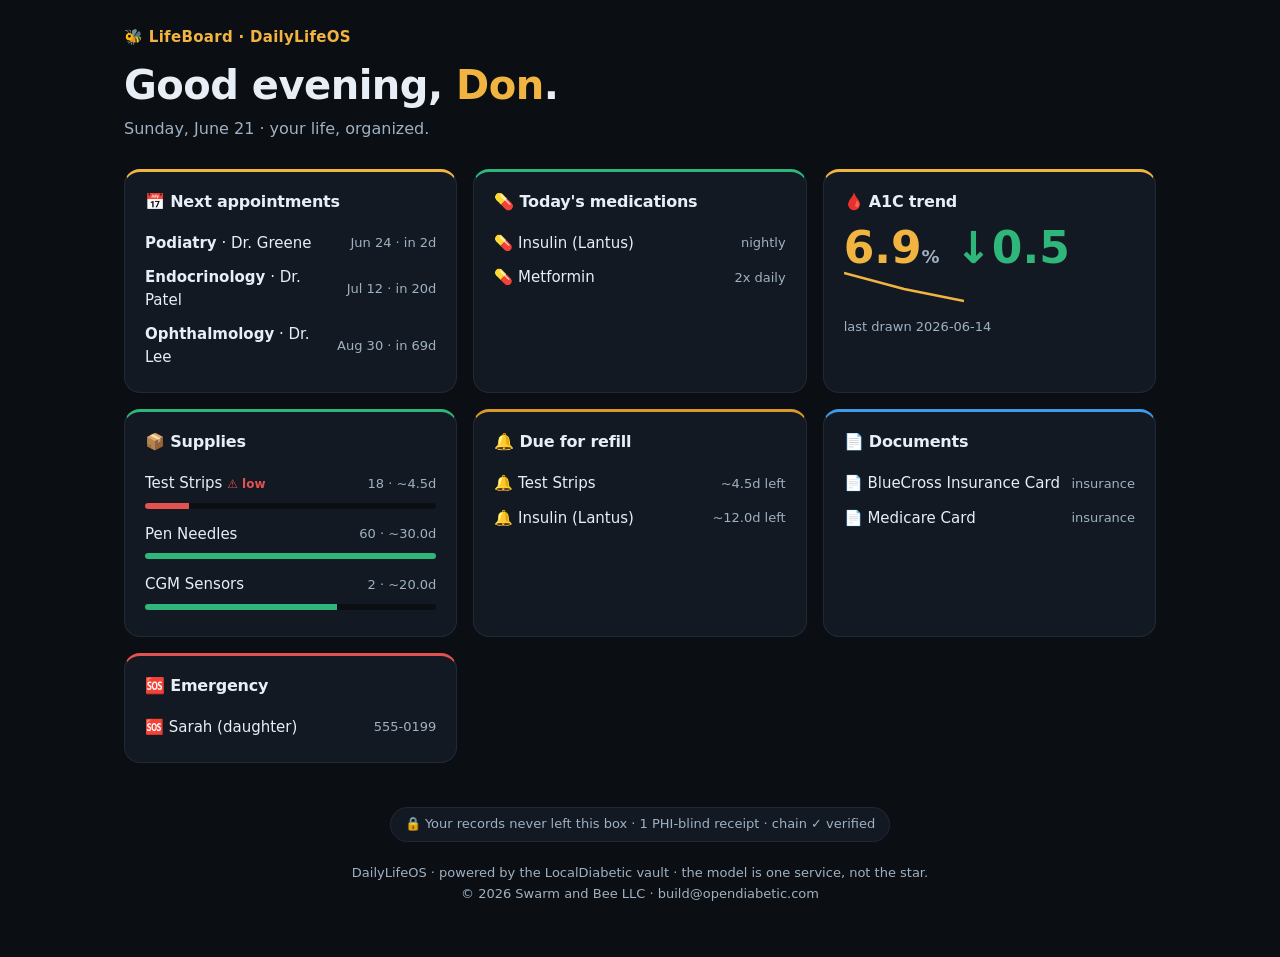
==== lifeboard.html @ 544e3af4 "L1+L2 LIVE + the LifeBoard: typed SQLite vault (core/vault.py) · deterministic retrieval — the disap" ====
<!doctype html><html lang="en"><head><meta charset="utf-8">
<meta name="viewport" content="width=device-width, initial-scale=1">
<title>LifeBoard · Don · DailyLifeOS</title>
<style>
*{box-sizing:border-box}
body{margin:0;background:#0B0F14;color:#E8EEF5;font:16px/1.5 Inter,system-ui,-apple-system,Segoe UI,Roboto,sans-serif;-webkit-font-smoothing:antialiased}
.top{padding:26px 24px 6px;max-width:1080px;margin:0 auto}
.brand{color:#F2B441;font-weight:800;letter-spacing:.3px;font-size:15px}
h1{margin:6px 0 2px;font-size:clamp(26px,5vw,40px);font-weight:800;letter-spacing:-.5px}
h1 span{color:#F2B441}
.date{color:#9fb1c2;margin:0 0 14px}
.grid{max-width:1080px;margin:0 auto;padding:8px 24px 30px;display:grid;
  grid-template-columns:repeat(auto-fill,minmax(300px,1fr));gap:16px}
.card{background:#121922;border:1px solid #1F2A36;border-radius:16px;padding:18px 20px}
.card h3{margin:0 0 12px;font-size:16px;letter-spacing:-.2px}
.row{display:flex;justify-content:space-between;align-items:center;gap:10px;padding:6px 0;font-size:15px}
.row .when{color:#9fb1c2;font-size:13px;white-space:nowrap}
.warn{color:#E2524F;font-size:12px;font-weight:700}
.big{font-size:44px;font-weight:800;color:#F2B441;line-height:1}
.big small{font-size:18px;color:#9fb1c2;font-weight:600}
.sub{color:#9fb1c2;font-size:13px;margin:6px 0 0}
.empty{color:#9fb1c2;font-size:14px;margin:4px 0}
.bar{height:6px;background:#0B0F14;border-radius:6px;overflow:hidden;margin:2px 0 8px}
.bar i{display:block;height:100%}
.foot{max-width:1080px;margin:0 auto;padding:6px 24px 40px;color:#9fb1c2;font-size:13px;text-align:center;line-height:1.6}
.foot b{color:#2FB67A}
.lock{display:inline-block;background:#121922;border:1px solid #1F2A36;border-radius:999px;padding:6px 14px;margin:8px 0}
</style></head><body>
<div class="top">
  <div class="brand">🐝 LifeBoard · DailyLifeOS</div>
  <h1>Good evening, <span>Don</span>.</h1>
  <p class="date">Sunday, June 21 · your life, organized.</p>
</div>
<div class="grid"><div class="card" style="border-top:3px solid #F2B441"><h3>📅 Next appointments</h3><div class="row"><span><b>Podiatry</b> · Dr. Greene</span><span class="when">Jun 24 · in 2d</span></div><div class="row"><span><b>Endocrinology</b> · Dr. Patel</span><span class="when">Jul 12 · in 20d</span></div><div class="row"><span><b>Ophthalmology</b> · Dr. Lee</span><span class="when">Aug 30 · in 69d</span></div></div><div class="card" style="border-top:3px solid #2FB67A"><h3>💊 Today's medications</h3><div class="row"><span>💊 Insulin (Lantus)</span><span class="when">nightly</span></div><div class="row"><span>💊 Metformin</span><span class="when">2x daily</span></div></div><div class="card" style="border-top:3px solid #F2B441"><h3>🩸 A1C trend</h3><div class="big">6.9<small>%</small> <span style="color:#2FB67A">↓0.5</span></div><svg width="120" height="34" viewBox="0 0 120 34"><polyline fill="none" stroke="#F2B441" stroke-width="2.5" points="0,3 60,19 120,31"/></svg><p class="sub">last drawn 2026-06-14</p></div><div class="card" style="border-top:3px solid #2FB67A"><h3>📦 Supplies</h3><div class="row"><span>Test Strips <span class="warn">⚠️ low</span></span><span class="when">18 · ~4.5d</span></div><div class="bar"><i style="width:15%;background:#E2524F"></i></div><div class="row"><span>Pen Needles</span><span class="when">60 · ~30.0d</span></div><div class="bar"><i style="width:100%;background:#2FB67A"></i></div><div class="row"><span>CGM Sensors</span><span class="when">2 · ~20.0d</span></div><div class="bar"><i style="width:66%;background:#2FB67A"></i></div></div><div class="card" style="border-top:3px solid #D99A2B"><h3>🔔 Due for refill</h3><div class="row"><span>🔔 Test Strips</span><span class="when">~4.5d left</span></div><div class="row"><span>🔔 Insulin (Lantus)</span><span class="when">~12.0d left</span></div></div><div class="card" style="border-top:3px solid #3D9BE9"><h3>📄 Documents</h3><div class="row"><span>📄 BlueCross Insurance Card</span><span class="when">insurance</span></div><div class="row"><span>📄 Medicare Card</span><span class="when">insurance</span></div></div><div class="card" style="border-top:3px solid #E2524F"><h3>🆘 Emergency</h3><div class="row"><span>🆘 Sarah (daughter)</span><span class="when">555-0199</span></div></div></div>
<div class="foot">
  <div class="lock">🔒 Your records never left this box · 1 PHI-blind receipt · chain ✓ verified</div>
  <p>DailyLifeOS · powered by the LocalDiabetic vault · the model is one service, not the star.<br>
  © 2026 Swarm and Bee LLC · build@opendiabetic.com</p>
</div>
</body></html>
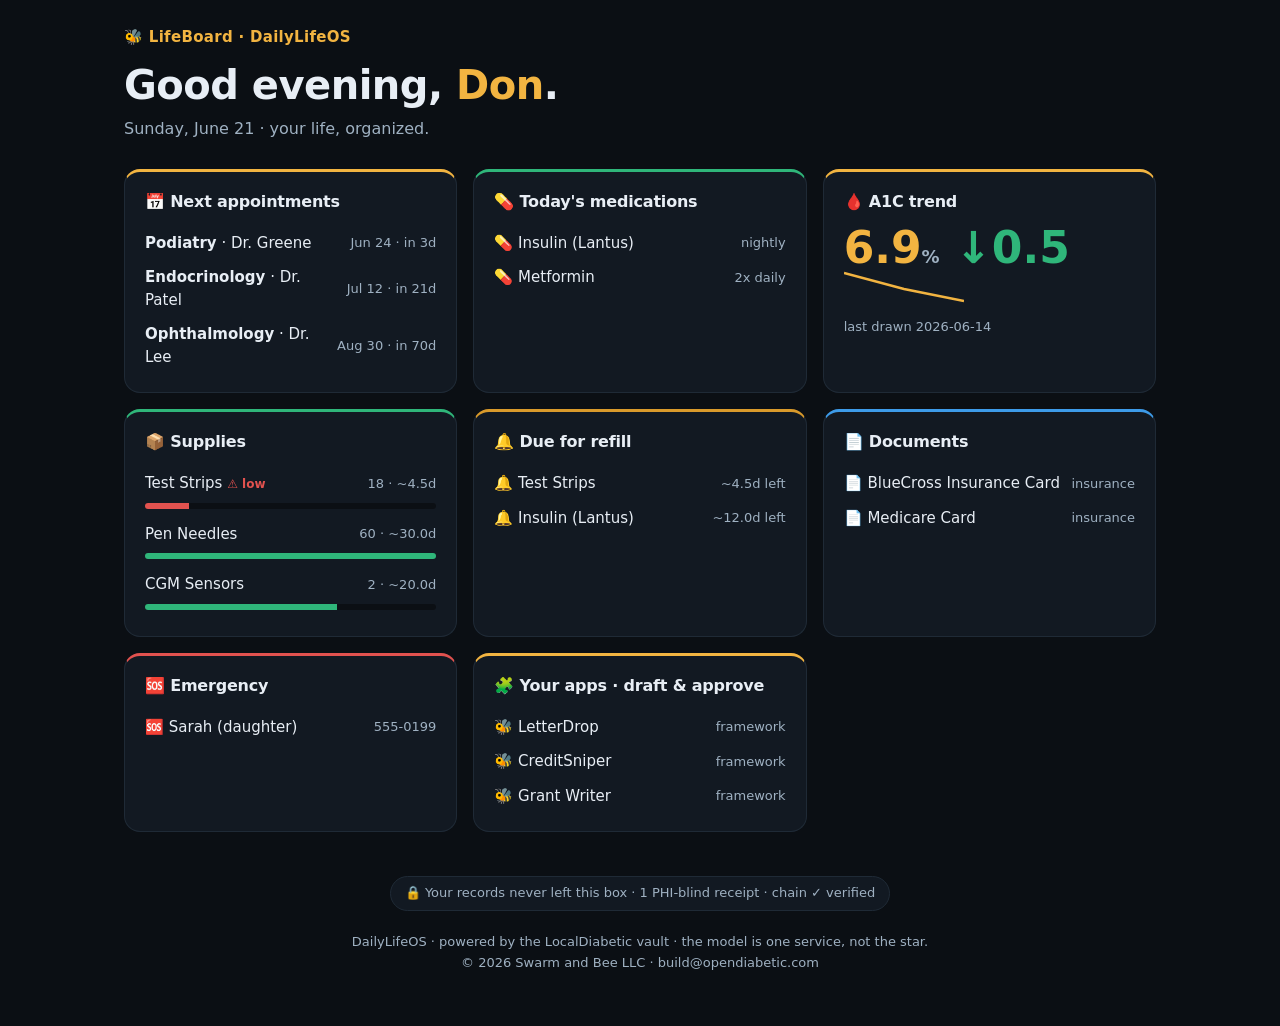
==== commit 88bfcc03: "Layer 3 skills (apps on the OS): pluggable Skill framework (core/skills.py) + LetterDrop, CreditSnip" ====
--- a/lifeboard.html
+++ b/lifeboard.html
@@ -31,7 +31,7 @@
   <h1>Good evening, <span>Don</span>.</h1>
   <p class="date">Sunday, June 21 · your life, organized.</p>
 </div>
-<div class="grid"><div class="card" style="border-top:3px solid #F2B441"><h3>📅 Next appointments</h3><div class="row"><span><b>Podiatry</b> · Dr. Greene</span><span class="when">Jun 24 · in 2d</span></div><div class="row"><span><b>Endocrinology</b> · Dr. Patel</span><span class="when">Jul 12 · in 20d</span></div><div class="row"><span><b>Ophthalmology</b> · Dr. Lee</span><span class="when">Aug 30 · in 69d</span></div></div><div class="card" style="border-top:3px solid #2FB67A"><h3>💊 Today's medications</h3><div class="row"><span>💊 Insulin (Lantus)</span><span class="when">nightly</span></div><div class="row"><span>💊 Metformin</span><span class="when">2x daily</span></div></div><div class="card" style="border-top:3px solid #F2B441"><h3>🩸 A1C trend</h3><div class="big">6.9<small>%</small> <span style="color:#2FB67A">↓0.5</span></div><svg width="120" height="34" viewBox="0 0 120 34"><polyline fill="none" stroke="#F2B441" stroke-width="2.5" points="0,3 60,19 120,31"/></svg><p class="sub">last drawn 2026-06-14</p></div><div class="card" style="border-top:3px solid #2FB67A"><h3>📦 Supplies</h3><div class="row"><span>Test Strips <span class="warn">⚠️ low</span></span><span class="when">18 · ~4.5d</span></div><div class="bar"><i style="width:15%;background:#E2524F"></i></div><div class="row"><span>Pen Needles</span><span class="when">60 · ~30.0d</span></div><div class="bar"><i style="width:100%;background:#2FB67A"></i></div><div class="row"><span>CGM Sensors</span><span class="when">2 · ~20.0d</span></div><div class="bar"><i style="width:66%;background:#2FB67A"></i></div></div><div class="card" style="border-top:3px solid #D99A2B"><h3>🔔 Due for refill</h3><div class="row"><span>🔔 Test Strips</span><span class="when">~4.5d left</span></div><div class="row"><span>🔔 Insulin (Lantus)</span><span class="when">~12.0d left</span></div></div><div class="card" style="border-top:3px solid #3D9BE9"><h3>📄 Documents</h3><div class="row"><span>📄 BlueCross Insurance Card</span><span class="when">insurance</span></div><div class="row"><span>📄 Medicare Card</span><span class="when">insurance</span></div></div><div class="card" style="border-top:3px solid #E2524F"><h3>🆘 Emergency</h3><div class="row"><span>🆘 Sarah (daughter)</span><span class="when">555-0199</span></div></div></div>
+<div class="grid"><div class="card" style="border-top:3px solid #F2B441"><h3>📅 Next appointments</h3><div class="row"><span><b>Podiatry</b> · Dr. Greene</span><span class="when">Jun 24 · in 3d</span></div><div class="row"><span><b>Endocrinology</b> · Dr. Patel</span><span class="when">Jul 12 · in 21d</span></div><div class="row"><span><b>Ophthalmology</b> · Dr. Lee</span><span class="when">Aug 30 · in 70d</span></div></div><div class="card" style="border-top:3px solid #2FB67A"><h3>💊 Today's medications</h3><div class="row"><span>💊 Insulin (Lantus)</span><span class="when">nightly</span></div><div class="row"><span>💊 Metformin</span><span class="when">2x daily</span></div></div><div class="card" style="border-top:3px solid #F2B441"><h3>🩸 A1C trend</h3><div class="big">6.9<small>%</small> <span style="color:#2FB67A">↓0.5</span></div><svg width="120" height="34" viewBox="0 0 120 34"><polyline fill="none" stroke="#F2B441" stroke-width="2.5" points="0,3 60,19 120,31"/></svg><p class="sub">last drawn 2026-06-14</p></div><div class="card" style="border-top:3px solid #2FB67A"><h3>📦 Supplies</h3><div class="row"><span>Test Strips <span class="warn">⚠️ low</span></span><span class="when">18 · ~4.5d</span></div><div class="bar"><i style="width:15%;background:#E2524F"></i></div><div class="row"><span>Pen Needles</span><span class="when">60 · ~30.0d</span></div><div class="bar"><i style="width:100%;background:#2FB67A"></i></div><div class="row"><span>CGM Sensors</span><span class="when">2 · ~20.0d</span></div><div class="bar"><i style="width:66%;background:#2FB67A"></i></div></div><div class="card" style="border-top:3px solid #D99A2B"><h3>🔔 Due for refill</h3><div class="row"><span>🔔 Test Strips</span><span class="when">~4.5d left</span></div><div class="row"><span>🔔 Insulin (Lantus)</span><span class="when">~12.0d left</span></div></div><div class="card" style="border-top:3px solid #3D9BE9"><h3>📄 Documents</h3><div class="row"><span>📄 BlueCross Insurance Card</span><span class="when">insurance</span></div><div class="row"><span>📄 Medicare Card</span><span class="when">insurance</span></div></div><div class="card" style="border-top:3px solid #E2524F"><h3>🆘 Emergency</h3><div class="row"><span>🆘 Sarah (daughter)</span><span class="when">555-0199</span></div></div><div class="card" style="border-top:3px solid #F2B441"><h3>🧩 Your apps · draft &amp; approve</h3><div class="row"><span>🐝 LetterDrop</span><span class="when">framework</span></div><div class="row"><span>🐝 CreditSniper</span><span class="when">framework</span></div><div class="row"><span>🐝 Grant Writer</span><span class="when">framework</span></div></div></div>
 <div class="foot">
   <div class="lock">🔒 Your records never left this box · 1 PHI-blind receipt · chain ✓ verified</div>
   <p>DailyLifeOS · powered by the LocalDiabetic vault · the model is one service, not the star.<br>
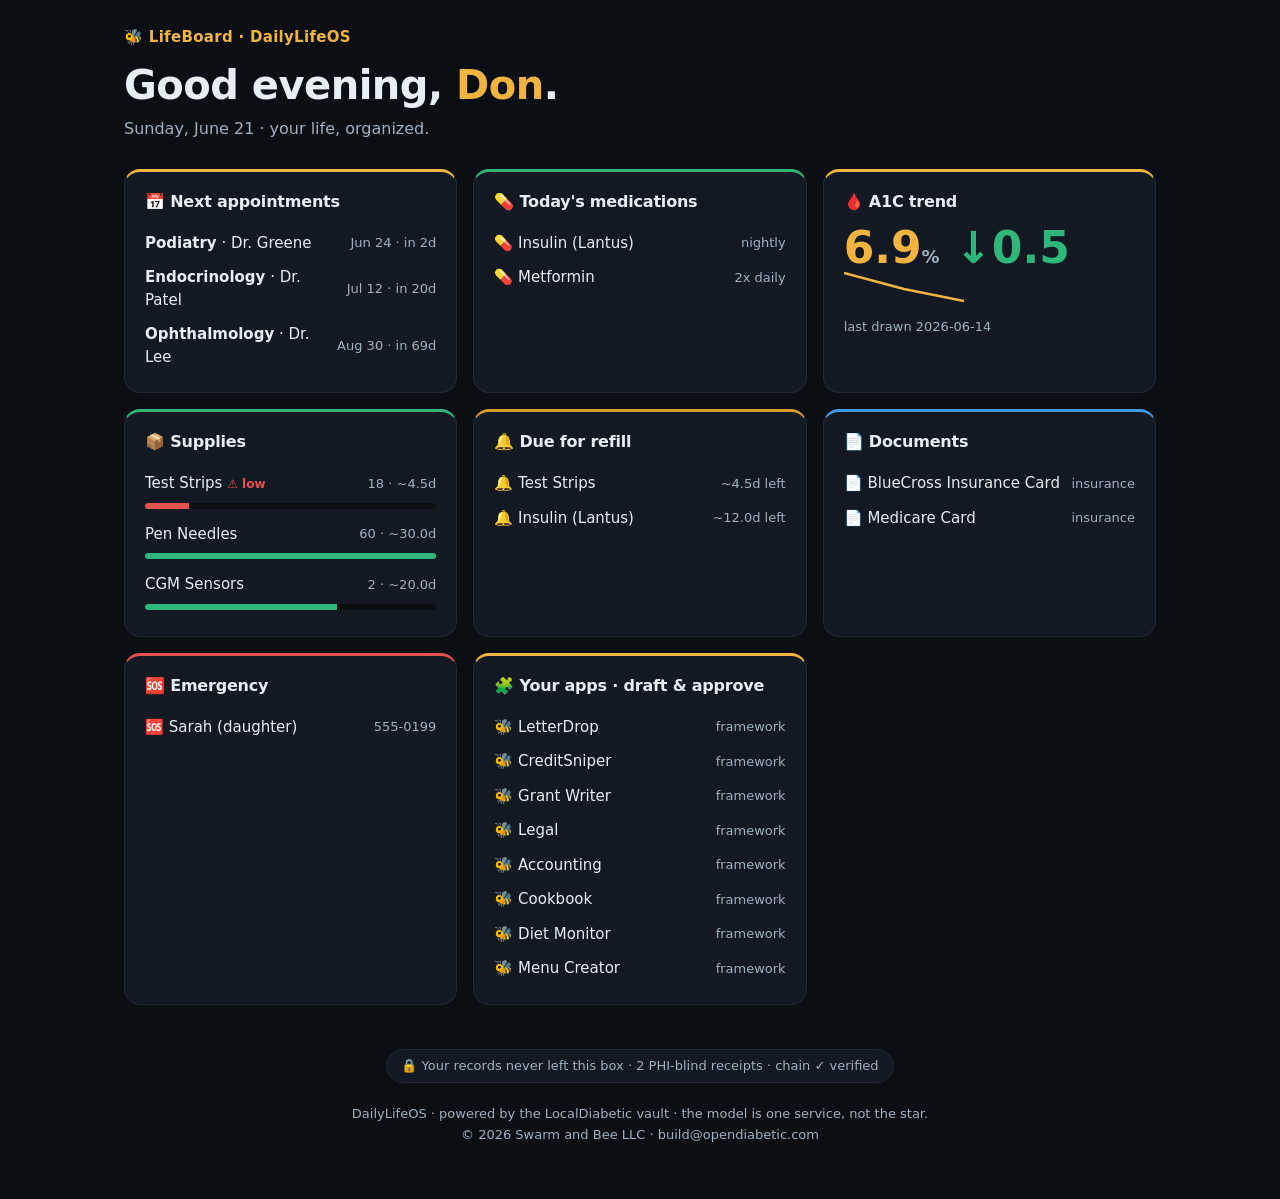
==== commit b506472c: "Skills: +Legal, +Accounting, +Cookbook, +Diet Monitor, +Menu Creator (8 apps total). Food trio is fi" ====
--- a/lifeboard.html
+++ b/lifeboard.html
@@ -31,9 +31,9 @@
   <h1>Good evening, <span>Don</span>.</h1>
   <p class="date">Sunday, June 21 · your life, organized.</p>
 </div>
-<div class="grid"><div class="card" style="border-top:3px solid #F2B441"><h3>📅 Next appointments</h3><div class="row"><span><b>Podiatry</b> · Dr. Greene</span><span class="when">Jun 24 · in 3d</span></div><div class="row"><span><b>Endocrinology</b> · Dr. Patel</span><span class="when">Jul 12 · in 21d</span></div><div class="row"><span><b>Ophthalmology</b> · Dr. Lee</span><span class="when">Aug 30 · in 70d</span></div></div><div class="card" style="border-top:3px solid #2FB67A"><h3>💊 Today's medications</h3><div class="row"><span>💊 Insulin (Lantus)</span><span class="when">nightly</span></div><div class="row"><span>💊 Metformin</span><span class="when">2x daily</span></div></div><div class="card" style="border-top:3px solid #F2B441"><h3>🩸 A1C trend</h3><div class="big">6.9<small>%</small> <span style="color:#2FB67A">↓0.5</span></div><svg width="120" height="34" viewBox="0 0 120 34"><polyline fill="none" stroke="#F2B441" stroke-width="2.5" points="0,3 60,19 120,31"/></svg><p class="sub">last drawn 2026-06-14</p></div><div class="card" style="border-top:3px solid #2FB67A"><h3>📦 Supplies</h3><div class="row"><span>Test Strips <span class="warn">⚠️ low</span></span><span class="when">18 · ~4.5d</span></div><div class="bar"><i style="width:15%;background:#E2524F"></i></div><div class="row"><span>Pen Needles</span><span class="when">60 · ~30.0d</span></div><div class="bar"><i style="width:100%;background:#2FB67A"></i></div><div class="row"><span>CGM Sensors</span><span class="when">2 · ~20.0d</span></div><div class="bar"><i style="width:66%;background:#2FB67A"></i></div></div><div class="card" style="border-top:3px solid #D99A2B"><h3>🔔 Due for refill</h3><div class="row"><span>🔔 Test Strips</span><span class="when">~4.5d left</span></div><div class="row"><span>🔔 Insulin (Lantus)</span><span class="when">~12.0d left</span></div></div><div class="card" style="border-top:3px solid #3D9BE9"><h3>📄 Documents</h3><div class="row"><span>📄 BlueCross Insurance Card</span><span class="when">insurance</span></div><div class="row"><span>📄 Medicare Card</span><span class="when">insurance</span></div></div><div class="card" style="border-top:3px solid #E2524F"><h3>🆘 Emergency</h3><div class="row"><span>🆘 Sarah (daughter)</span><span class="when">555-0199</span></div></div><div class="card" style="border-top:3px solid #F2B441"><h3>🧩 Your apps · draft &amp; approve</h3><div class="row"><span>🐝 LetterDrop</span><span class="when">framework</span></div><div class="row"><span>🐝 CreditSniper</span><span class="when">framework</span></div><div class="row"><span>🐝 Grant Writer</span><span class="when">framework</span></div></div></div>
+<div class="grid"><div class="card" style="border-top:3px solid #F2B441"><h3>📅 Next appointments</h3><div class="row"><span><b>Podiatry</b> · Dr. Greene</span><span class="when">Jun 24 · in 2d</span></div><div class="row"><span><b>Endocrinology</b> · Dr. Patel</span><span class="when">Jul 12 · in 20d</span></div><div class="row"><span><b>Ophthalmology</b> · Dr. Lee</span><span class="when">Aug 30 · in 69d</span></div></div><div class="card" style="border-top:3px solid #2FB67A"><h3>💊 Today's medications</h3><div class="row"><span>💊 Insulin (Lantus)</span><span class="when">nightly</span></div><div class="row"><span>💊 Metformin</span><span class="when">2x daily</span></div></div><div class="card" style="border-top:3px solid #F2B441"><h3>🩸 A1C trend</h3><div class="big">6.9<small>%</small> <span style="color:#2FB67A">↓0.5</span></div><svg width="120" height="34" viewBox="0 0 120 34"><polyline fill="none" stroke="#F2B441" stroke-width="2.5" points="0,3 60,19 120,31"/></svg><p class="sub">last drawn 2026-06-14</p></div><div class="card" style="border-top:3px solid #2FB67A"><h3>📦 Supplies</h3><div class="row"><span>Test Strips <span class="warn">⚠️ low</span></span><span class="when">18 · ~4.5d</span></div><div class="bar"><i style="width:15%;background:#E2524F"></i></div><div class="row"><span>Pen Needles</span><span class="when">60 · ~30.0d</span></div><div class="bar"><i style="width:100%;background:#2FB67A"></i></div><div class="row"><span>CGM Sensors</span><span class="when">2 · ~20.0d</span></div><div class="bar"><i style="width:66%;background:#2FB67A"></i></div></div><div class="card" style="border-top:3px solid #D99A2B"><h3>🔔 Due for refill</h3><div class="row"><span>🔔 Test Strips</span><span class="when">~4.5d left</span></div><div class="row"><span>🔔 Insulin (Lantus)</span><span class="when">~12.0d left</span></div></div><div class="card" style="border-top:3px solid #3D9BE9"><h3>📄 Documents</h3><div class="row"><span>📄 BlueCross Insurance Card</span><span class="when">insurance</span></div><div class="row"><span>📄 Medicare Card</span><span class="when">insurance</span></div></div><div class="card" style="border-top:3px solid #E2524F"><h3>🆘 Emergency</h3><div class="row"><span>🆘 Sarah (daughter)</span><span class="when">555-0199</span></div></div><div class="card" style="border-top:3px solid #F2B441"><h3>🧩 Your apps · draft &amp; approve</h3><div class="row"><span>🐝 LetterDrop</span><span class="when">framework</span></div><div class="row"><span>🐝 CreditSniper</span><span class="when">framework</span></div><div class="row"><span>🐝 Grant Writer</span><span class="when">framework</span></div><div class="row"><span>🐝 Legal</span><span class="when">framework</span></div><div class="row"><span>🐝 Accounting</span><span class="when">framework</span></div><div class="row"><span>🐝 Cookbook</span><span class="when">framework</span></div><div class="row"><span>🐝 Diet Monitor</span><span class="when">framework</span></div><div class="row"><span>🐝 Menu Creator</span><span class="when">framework</span></div></div></div>
 <div class="foot">
-  <div class="lock">🔒 Your records never left this box · 1 PHI-blind receipt · chain ✓ verified</div>
+  <div class="lock">🔒 Your records never left this box · 2 PHI-blind receipts · chain ✓ verified</div>
   <p>DailyLifeOS · powered by the LocalDiabetic vault · the model is one service, not the star.<br>
   © 2026 Swarm and Bee LLC · build@opendiabetic.com</p>
 </div>
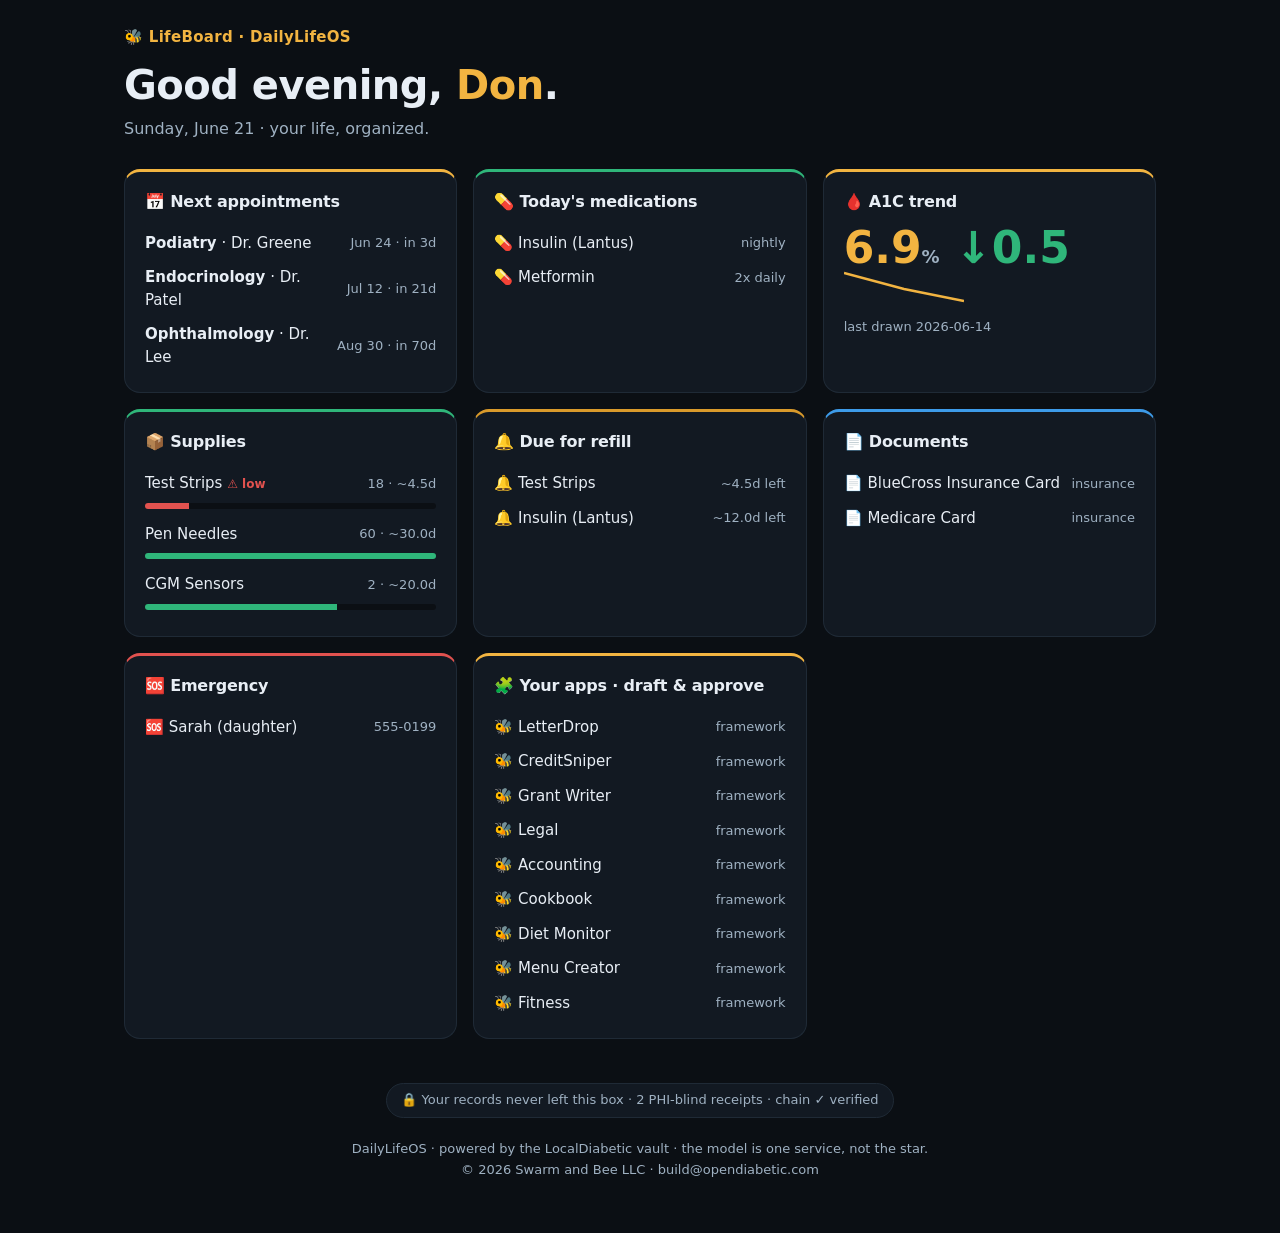
==== commit 354c11a2: "Skill: +Fitness (daily exercise) — foot-safe, neuropathy-aware (foot check before/after), firewall-s" ====
--- a/lifeboard.html
+++ b/lifeboard.html
@@ -31,7 +31,7 @@
   <h1>Good evening, <span>Don</span>.</h1>
   <p class="date">Sunday, June 21 · your life, organized.</p>
 </div>
-<div class="grid"><div class="card" style="border-top:3px solid #F2B441"><h3>📅 Next appointments</h3><div class="row"><span><b>Podiatry</b> · Dr. Greene</span><span class="when">Jun 24 · in 2d</span></div><div class="row"><span><b>Endocrinology</b> · Dr. Patel</span><span class="when">Jul 12 · in 20d</span></div><div class="row"><span><b>Ophthalmology</b> · Dr. Lee</span><span class="when">Aug 30 · in 69d</span></div></div><div class="card" style="border-top:3px solid #2FB67A"><h3>💊 Today's medications</h3><div class="row"><span>💊 Insulin (Lantus)</span><span class="when">nightly</span></div><div class="row"><span>💊 Metformin</span><span class="when">2x daily</span></div></div><div class="card" style="border-top:3px solid #F2B441"><h3>🩸 A1C trend</h3><div class="big">6.9<small>%</small> <span style="color:#2FB67A">↓0.5</span></div><svg width="120" height="34" viewBox="0 0 120 34"><polyline fill="none" stroke="#F2B441" stroke-width="2.5" points="0,3 60,19 120,31"/></svg><p class="sub">last drawn 2026-06-14</p></div><div class="card" style="border-top:3px solid #2FB67A"><h3>📦 Supplies</h3><div class="row"><span>Test Strips <span class="warn">⚠️ low</span></span><span class="when">18 · ~4.5d</span></div><div class="bar"><i style="width:15%;background:#E2524F"></i></div><div class="row"><span>Pen Needles</span><span class="when">60 · ~30.0d</span></div><div class="bar"><i style="width:100%;background:#2FB67A"></i></div><div class="row"><span>CGM Sensors</span><span class="when">2 · ~20.0d</span></div><div class="bar"><i style="width:66%;background:#2FB67A"></i></div></div><div class="card" style="border-top:3px solid #D99A2B"><h3>🔔 Due for refill</h3><div class="row"><span>🔔 Test Strips</span><span class="when">~4.5d left</span></div><div class="row"><span>🔔 Insulin (Lantus)</span><span class="when">~12.0d left</span></div></div><div class="card" style="border-top:3px solid #3D9BE9"><h3>📄 Documents</h3><div class="row"><span>📄 BlueCross Insurance Card</span><span class="when">insurance</span></div><div class="row"><span>📄 Medicare Card</span><span class="when">insurance</span></div></div><div class="card" style="border-top:3px solid #E2524F"><h3>🆘 Emergency</h3><div class="row"><span>🆘 Sarah (daughter)</span><span class="when">555-0199</span></div></div><div class="card" style="border-top:3px solid #F2B441"><h3>🧩 Your apps · draft &amp; approve</h3><div class="row"><span>🐝 LetterDrop</span><span class="when">framework</span></div><div class="row"><span>🐝 CreditSniper</span><span class="when">framework</span></div><div class="row"><span>🐝 Grant Writer</span><span class="when">framework</span></div><div class="row"><span>🐝 Legal</span><span class="when">framework</span></div><div class="row"><span>🐝 Accounting</span><span class="when">framework</span></div><div class="row"><span>🐝 Cookbook</span><span class="when">framework</span></div><div class="row"><span>🐝 Diet Monitor</span><span class="when">framework</span></div><div class="row"><span>🐝 Menu Creator</span><span class="when">framework</span></div></div></div>
+<div class="grid"><div class="card" style="border-top:3px solid #F2B441"><h3>📅 Next appointments</h3><div class="row"><span><b>Podiatry</b> · Dr. Greene</span><span class="when">Jun 24 · in 3d</span></div><div class="row"><span><b>Endocrinology</b> · Dr. Patel</span><span class="when">Jul 12 · in 21d</span></div><div class="row"><span><b>Ophthalmology</b> · Dr. Lee</span><span class="when">Aug 30 · in 70d</span></div></div><div class="card" style="border-top:3px solid #2FB67A"><h3>💊 Today's medications</h3><div class="row"><span>💊 Insulin (Lantus)</span><span class="when">nightly</span></div><div class="row"><span>💊 Metformin</span><span class="when">2x daily</span></div></div><div class="card" style="border-top:3px solid #F2B441"><h3>🩸 A1C trend</h3><div class="big">6.9<small>%</small> <span style="color:#2FB67A">↓0.5</span></div><svg width="120" height="34" viewBox="0 0 120 34"><polyline fill="none" stroke="#F2B441" stroke-width="2.5" points="0,3 60,19 120,31"/></svg><p class="sub">last drawn 2026-06-14</p></div><div class="card" style="border-top:3px solid #2FB67A"><h3>📦 Supplies</h3><div class="row"><span>Test Strips <span class="warn">⚠️ low</span></span><span class="when">18 · ~4.5d</span></div><div class="bar"><i style="width:15%;background:#E2524F"></i></div><div class="row"><span>Pen Needles</span><span class="when">60 · ~30.0d</span></div><div class="bar"><i style="width:100%;background:#2FB67A"></i></div><div class="row"><span>CGM Sensors</span><span class="when">2 · ~20.0d</span></div><div class="bar"><i style="width:66%;background:#2FB67A"></i></div></div><div class="card" style="border-top:3px solid #D99A2B"><h3>🔔 Due for refill</h3><div class="row"><span>🔔 Test Strips</span><span class="when">~4.5d left</span></div><div class="row"><span>🔔 Insulin (Lantus)</span><span class="when">~12.0d left</span></div></div><div class="card" style="border-top:3px solid #3D9BE9"><h3>📄 Documents</h3><div class="row"><span>📄 BlueCross Insurance Card</span><span class="when">insurance</span></div><div class="row"><span>📄 Medicare Card</span><span class="when">insurance</span></div></div><div class="card" style="border-top:3px solid #E2524F"><h3>🆘 Emergency</h3><div class="row"><span>🆘 Sarah (daughter)</span><span class="when">555-0199</span></div></div><div class="card" style="border-top:3px solid #F2B441"><h3>🧩 Your apps · draft &amp; approve</h3><div class="row"><span>🐝 LetterDrop</span><span class="when">framework</span></div><div class="row"><span>🐝 CreditSniper</span><span class="when">framework</span></div><div class="row"><span>🐝 Grant Writer</span><span class="when">framework</span></div><div class="row"><span>🐝 Legal</span><span class="when">framework</span></div><div class="row"><span>🐝 Accounting</span><span class="when">framework</span></div><div class="row"><span>🐝 Cookbook</span><span class="when">framework</span></div><div class="row"><span>🐝 Diet Monitor</span><span class="when">framework</span></div><div class="row"><span>🐝 Menu Creator</span><span class="when">framework</span></div><div class="row"><span>🐝 Fitness</span><span class="when">framework</span></div></div></div>
 <div class="foot">
   <div class="lock">🔒 Your records never left this box · 2 PHI-blind receipts · chain ✓ verified</div>
   <p>DailyLifeOS · powered by the LocalDiabetic vault · the model is one service, not the star.<br>
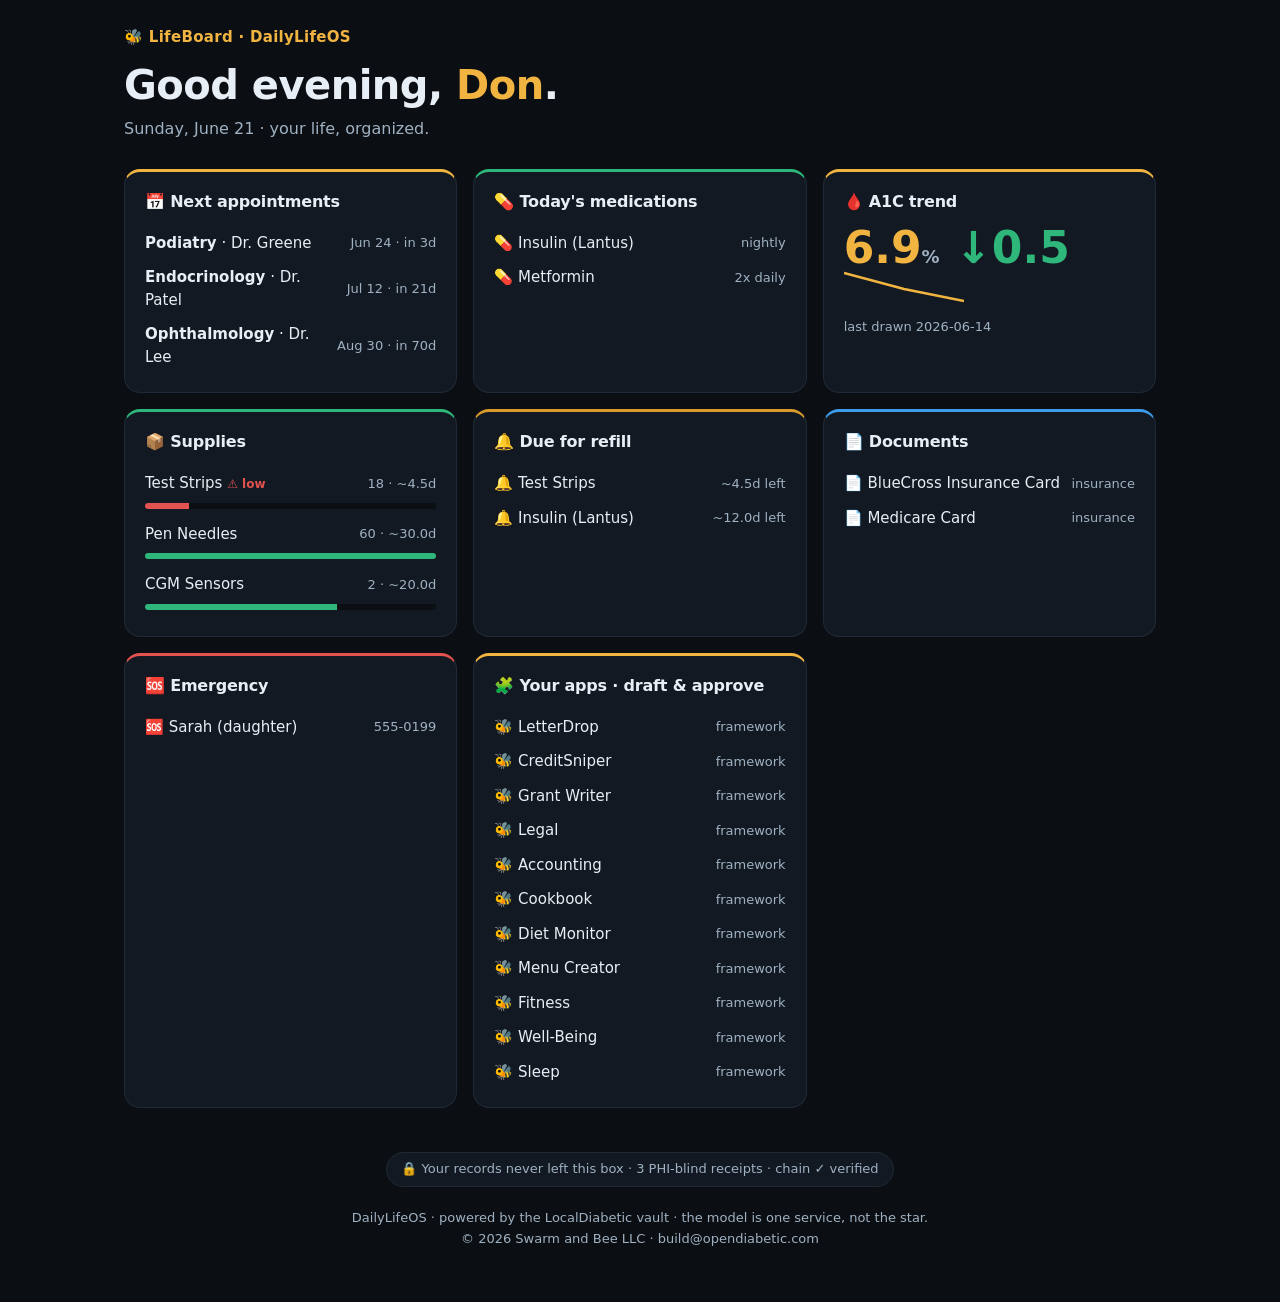
==== commit b07b2ed0: "Skills: +Well-Being (mental health — diabetes-distress support, 988/911 crisis escalation, never pla" ====
--- a/lifeboard.html
+++ b/lifeboard.html
@@ -31,9 +31,9 @@
   <h1>Good evening, <span>Don</span>.</h1>
   <p class="date">Sunday, June 21 · your life, organized.</p>
 </div>
-<div class="grid"><div class="card" style="border-top:3px solid #F2B441"><h3>📅 Next appointments</h3><div class="row"><span><b>Podiatry</b> · Dr. Greene</span><span class="when">Jun 24 · in 3d</span></div><div class="row"><span><b>Endocrinology</b> · Dr. Patel</span><span class="when">Jul 12 · in 21d</span></div><div class="row"><span><b>Ophthalmology</b> · Dr. Lee</span><span class="when">Aug 30 · in 70d</span></div></div><div class="card" style="border-top:3px solid #2FB67A"><h3>💊 Today's medications</h3><div class="row"><span>💊 Insulin (Lantus)</span><span class="when">nightly</span></div><div class="row"><span>💊 Metformin</span><span class="when">2x daily</span></div></div><div class="card" style="border-top:3px solid #F2B441"><h3>🩸 A1C trend</h3><div class="big">6.9<small>%</small> <span style="color:#2FB67A">↓0.5</span></div><svg width="120" height="34" viewBox="0 0 120 34"><polyline fill="none" stroke="#F2B441" stroke-width="2.5" points="0,3 60,19 120,31"/></svg><p class="sub">last drawn 2026-06-14</p></div><div class="card" style="border-top:3px solid #2FB67A"><h3>📦 Supplies</h3><div class="row"><span>Test Strips <span class="warn">⚠️ low</span></span><span class="when">18 · ~4.5d</span></div><div class="bar"><i style="width:15%;background:#E2524F"></i></div><div class="row"><span>Pen Needles</span><span class="when">60 · ~30.0d</span></div><div class="bar"><i style="width:100%;background:#2FB67A"></i></div><div class="row"><span>CGM Sensors</span><span class="when">2 · ~20.0d</span></div><div class="bar"><i style="width:66%;background:#2FB67A"></i></div></div><div class="card" style="border-top:3px solid #D99A2B"><h3>🔔 Due for refill</h3><div class="row"><span>🔔 Test Strips</span><span class="when">~4.5d left</span></div><div class="row"><span>🔔 Insulin (Lantus)</span><span class="when">~12.0d left</span></div></div><div class="card" style="border-top:3px solid #3D9BE9"><h3>📄 Documents</h3><div class="row"><span>📄 BlueCross Insurance Card</span><span class="when">insurance</span></div><div class="row"><span>📄 Medicare Card</span><span class="when">insurance</span></div></div><div class="card" style="border-top:3px solid #E2524F"><h3>🆘 Emergency</h3><div class="row"><span>🆘 Sarah (daughter)</span><span class="when">555-0199</span></div></div><div class="card" style="border-top:3px solid #F2B441"><h3>🧩 Your apps · draft &amp; approve</h3><div class="row"><span>🐝 LetterDrop</span><span class="when">framework</span></div><div class="row"><span>🐝 CreditSniper</span><span class="when">framework</span></div><div class="row"><span>🐝 Grant Writer</span><span class="when">framework</span></div><div class="row"><span>🐝 Legal</span><span class="when">framework</span></div><div class="row"><span>🐝 Accounting</span><span class="when">framework</span></div><div class="row"><span>🐝 Cookbook</span><span class="when">framework</span></div><div class="row"><span>🐝 Diet Monitor</span><span class="when">framework</span></div><div class="row"><span>🐝 Menu Creator</span><span class="when">framework</span></div><div class="row"><span>🐝 Fitness</span><span class="when">framework</span></div></div></div>
+<div class="grid"><div class="card" style="border-top:3px solid #F2B441"><h3>📅 Next appointments</h3><div class="row"><span><b>Podiatry</b> · Dr. Greene</span><span class="when">Jun 24 · in 3d</span></div><div class="row"><span><b>Endocrinology</b> · Dr. Patel</span><span class="when">Jul 12 · in 21d</span></div><div class="row"><span><b>Ophthalmology</b> · Dr. Lee</span><span class="when">Aug 30 · in 70d</span></div></div><div class="card" style="border-top:3px solid #2FB67A"><h3>💊 Today's medications</h3><div class="row"><span>💊 Insulin (Lantus)</span><span class="when">nightly</span></div><div class="row"><span>💊 Metformin</span><span class="when">2x daily</span></div></div><div class="card" style="border-top:3px solid #F2B441"><h3>🩸 A1C trend</h3><div class="big">6.9<small>%</small> <span style="color:#2FB67A">↓0.5</span></div><svg width="120" height="34" viewBox="0 0 120 34"><polyline fill="none" stroke="#F2B441" stroke-width="2.5" points="0,3 60,19 120,31"/></svg><p class="sub">last drawn 2026-06-14</p></div><div class="card" style="border-top:3px solid #2FB67A"><h3>📦 Supplies</h3><div class="row"><span>Test Strips <span class="warn">⚠️ low</span></span><span class="when">18 · ~4.5d</span></div><div class="bar"><i style="width:15%;background:#E2524F"></i></div><div class="row"><span>Pen Needles</span><span class="when">60 · ~30.0d</span></div><div class="bar"><i style="width:100%;background:#2FB67A"></i></div><div class="row"><span>CGM Sensors</span><span class="when">2 · ~20.0d</span></div><div class="bar"><i style="width:66%;background:#2FB67A"></i></div></div><div class="card" style="border-top:3px solid #D99A2B"><h3>🔔 Due for refill</h3><div class="row"><span>🔔 Test Strips</span><span class="when">~4.5d left</span></div><div class="row"><span>🔔 Insulin (Lantus)</span><span class="when">~12.0d left</span></div></div><div class="card" style="border-top:3px solid #3D9BE9"><h3>📄 Documents</h3><div class="row"><span>📄 BlueCross Insurance Card</span><span class="when">insurance</span></div><div class="row"><span>📄 Medicare Card</span><span class="when">insurance</span></div></div><div class="card" style="border-top:3px solid #E2524F"><h3>🆘 Emergency</h3><div class="row"><span>🆘 Sarah (daughter)</span><span class="when">555-0199</span></div></div><div class="card" style="border-top:3px solid #F2B441"><h3>🧩 Your apps · draft &amp; approve</h3><div class="row"><span>🐝 LetterDrop</span><span class="when">framework</span></div><div class="row"><span>🐝 CreditSniper</span><span class="when">framework</span></div><div class="row"><span>🐝 Grant Writer</span><span class="when">framework</span></div><div class="row"><span>🐝 Legal</span><span class="when">framework</span></div><div class="row"><span>🐝 Accounting</span><span class="when">framework</span></div><div class="row"><span>🐝 Cookbook</span><span class="when">framework</span></div><div class="row"><span>🐝 Diet Monitor</span><span class="when">framework</span></div><div class="row"><span>🐝 Menu Creator</span><span class="when">framework</span></div><div class="row"><span>🐝 Fitness</span><span class="when">framework</span></div><div class="row"><span>🐝 Well-Being</span><span class="when">framework</span></div><div class="row"><span>🐝 Sleep</span><span class="when">framework</span></div></div></div>
 <div class="foot">
-  <div class="lock">🔒 Your records never left this box · 2 PHI-blind receipts · chain ✓ verified</div>
+  <div class="lock">🔒 Your records never left this box · 3 PHI-blind receipts · chain ✓ verified</div>
   <p>DailyLifeOS · powered by the LocalDiabetic vault · the model is one service, not the star.<br>
   © 2026 Swarm and Bee LLC · build@opendiabetic.com</p>
 </div>
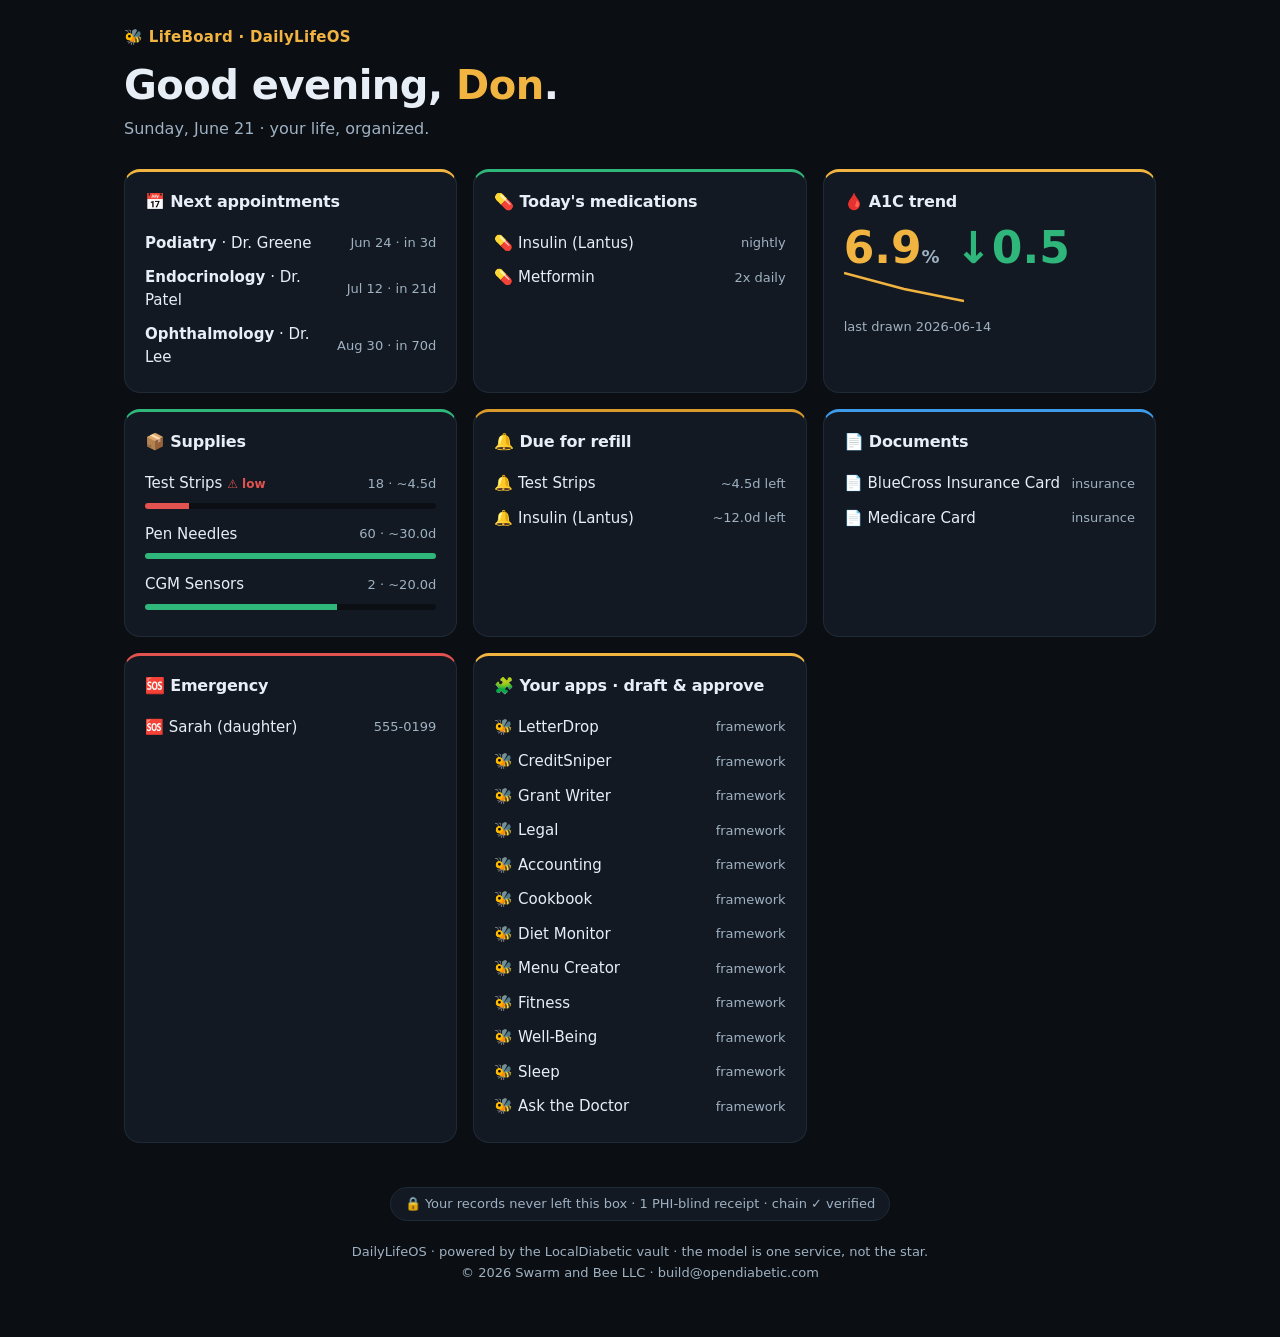
==== commit d028f304: "Skill: +Ask the Doctor (visit prep — turns records into questions to ASK, never answers them) · 12 a" ====
--- a/lifeboard.html
+++ b/lifeboard.html
@@ -31,9 +31,9 @@
   <h1>Good evening, <span>Don</span>.</h1>
   <p class="date">Sunday, June 21 · your life, organized.</p>
 </div>
-<div class="grid"><div class="card" style="border-top:3px solid #F2B441"><h3>📅 Next appointments</h3><div class="row"><span><b>Podiatry</b> · Dr. Greene</span><span class="when">Jun 24 · in 3d</span></div><div class="row"><span><b>Endocrinology</b> · Dr. Patel</span><span class="when">Jul 12 · in 21d</span></div><div class="row"><span><b>Ophthalmology</b> · Dr. Lee</span><span class="when">Aug 30 · in 70d</span></div></div><div class="card" style="border-top:3px solid #2FB67A"><h3>💊 Today's medications</h3><div class="row"><span>💊 Insulin (Lantus)</span><span class="when">nightly</span></div><div class="row"><span>💊 Metformin</span><span class="when">2x daily</span></div></div><div class="card" style="border-top:3px solid #F2B441"><h3>🩸 A1C trend</h3><div class="big">6.9<small>%</small> <span style="color:#2FB67A">↓0.5</span></div><svg width="120" height="34" viewBox="0 0 120 34"><polyline fill="none" stroke="#F2B441" stroke-width="2.5" points="0,3 60,19 120,31"/></svg><p class="sub">last drawn 2026-06-14</p></div><div class="card" style="border-top:3px solid #2FB67A"><h3>📦 Supplies</h3><div class="row"><span>Test Strips <span class="warn">⚠️ low</span></span><span class="when">18 · ~4.5d</span></div><div class="bar"><i style="width:15%;background:#E2524F"></i></div><div class="row"><span>Pen Needles</span><span class="when">60 · ~30.0d</span></div><div class="bar"><i style="width:100%;background:#2FB67A"></i></div><div class="row"><span>CGM Sensors</span><span class="when">2 · ~20.0d</span></div><div class="bar"><i style="width:66%;background:#2FB67A"></i></div></div><div class="card" style="border-top:3px solid #D99A2B"><h3>🔔 Due for refill</h3><div class="row"><span>🔔 Test Strips</span><span class="when">~4.5d left</span></div><div class="row"><span>🔔 Insulin (Lantus)</span><span class="when">~12.0d left</span></div></div><div class="card" style="border-top:3px solid #3D9BE9"><h3>📄 Documents</h3><div class="row"><span>📄 BlueCross Insurance Card</span><span class="when">insurance</span></div><div class="row"><span>📄 Medicare Card</span><span class="when">insurance</span></div></div><div class="card" style="border-top:3px solid #E2524F"><h3>🆘 Emergency</h3><div class="row"><span>🆘 Sarah (daughter)</span><span class="when">555-0199</span></div></div><div class="card" style="border-top:3px solid #F2B441"><h3>🧩 Your apps · draft &amp; approve</h3><div class="row"><span>🐝 LetterDrop</span><span class="when">framework</span></div><div class="row"><span>🐝 CreditSniper</span><span class="when">framework</span></div><div class="row"><span>🐝 Grant Writer</span><span class="when">framework</span></div><div class="row"><span>🐝 Legal</span><span class="when">framework</span></div><div class="row"><span>🐝 Accounting</span><span class="when">framework</span></div><div class="row"><span>🐝 Cookbook</span><span class="when">framework</span></div><div class="row"><span>🐝 Diet Monitor</span><span class="when">framework</span></div><div class="row"><span>🐝 Menu Creator</span><span class="when">framework</span></div><div class="row"><span>🐝 Fitness</span><span class="when">framework</span></div><div class="row"><span>🐝 Well-Being</span><span class="when">framework</span></div><div class="row"><span>🐝 Sleep</span><span class="when">framework</span></div></div></div>
+<div class="grid"><div class="card" style="border-top:3px solid #F2B441"><h3>📅 Next appointments</h3><div class="row"><span><b>Podiatry</b> · Dr. Greene</span><span class="when">Jun 24 · in 3d</span></div><div class="row"><span><b>Endocrinology</b> · Dr. Patel</span><span class="when">Jul 12 · in 21d</span></div><div class="row"><span><b>Ophthalmology</b> · Dr. Lee</span><span class="when">Aug 30 · in 70d</span></div></div><div class="card" style="border-top:3px solid #2FB67A"><h3>💊 Today's medications</h3><div class="row"><span>💊 Insulin (Lantus)</span><span class="when">nightly</span></div><div class="row"><span>💊 Metformin</span><span class="when">2x daily</span></div></div><div class="card" style="border-top:3px solid #F2B441"><h3>🩸 A1C trend</h3><div class="big">6.9<small>%</small> <span style="color:#2FB67A">↓0.5</span></div><svg width="120" height="34" viewBox="0 0 120 34"><polyline fill="none" stroke="#F2B441" stroke-width="2.5" points="0,3 60,19 120,31"/></svg><p class="sub">last drawn 2026-06-14</p></div><div class="card" style="border-top:3px solid #2FB67A"><h3>📦 Supplies</h3><div class="row"><span>Test Strips <span class="warn">⚠️ low</span></span><span class="when">18 · ~4.5d</span></div><div class="bar"><i style="width:15%;background:#E2524F"></i></div><div class="row"><span>Pen Needles</span><span class="when">60 · ~30.0d</span></div><div class="bar"><i style="width:100%;background:#2FB67A"></i></div><div class="row"><span>CGM Sensors</span><span class="when">2 · ~20.0d</span></div><div class="bar"><i style="width:66%;background:#2FB67A"></i></div></div><div class="card" style="border-top:3px solid #D99A2B"><h3>🔔 Due for refill</h3><div class="row"><span>🔔 Test Strips</span><span class="when">~4.5d left</span></div><div class="row"><span>🔔 Insulin (Lantus)</span><span class="when">~12.0d left</span></div></div><div class="card" style="border-top:3px solid #3D9BE9"><h3>📄 Documents</h3><div class="row"><span>📄 BlueCross Insurance Card</span><span class="when">insurance</span></div><div class="row"><span>📄 Medicare Card</span><span class="when">insurance</span></div></div><div class="card" style="border-top:3px solid #E2524F"><h3>🆘 Emergency</h3><div class="row"><span>🆘 Sarah (daughter)</span><span class="when">555-0199</span></div></div><div class="card" style="border-top:3px solid #F2B441"><h3>🧩 Your apps · draft &amp; approve</h3><div class="row"><span>🐝 LetterDrop</span><span class="when">framework</span></div><div class="row"><span>🐝 CreditSniper</span><span class="when">framework</span></div><div class="row"><span>🐝 Grant Writer</span><span class="when">framework</span></div><div class="row"><span>🐝 Legal</span><span class="when">framework</span></div><div class="row"><span>🐝 Accounting</span><span class="when">framework</span></div><div class="row"><span>🐝 Cookbook</span><span class="when">framework</span></div><div class="row"><span>🐝 Diet Monitor</span><span class="when">framework</span></div><div class="row"><span>🐝 Menu Creator</span><span class="when">framework</span></div><div class="row"><span>🐝 Fitness</span><span class="when">framework</span></div><div class="row"><span>🐝 Well-Being</span><span class="when">framework</span></div><div class="row"><span>🐝 Sleep</span><span class="when">framework</span></div><div class="row"><span>🐝 Ask the Doctor</span><span class="when">framework</span></div></div></div>
 <div class="foot">
-  <div class="lock">🔒 Your records never left this box · 3 PHI-blind receipts · chain ✓ verified</div>
+  <div class="lock">🔒 Your records never left this box · 1 PHI-blind receipt · chain ✓ verified</div>
   <p>DailyLifeOS · powered by the LocalDiabetic vault · the model is one service, not the star.<br>
   © 2026 Swarm and Bee LLC · build@opendiabetic.com</p>
 </div>
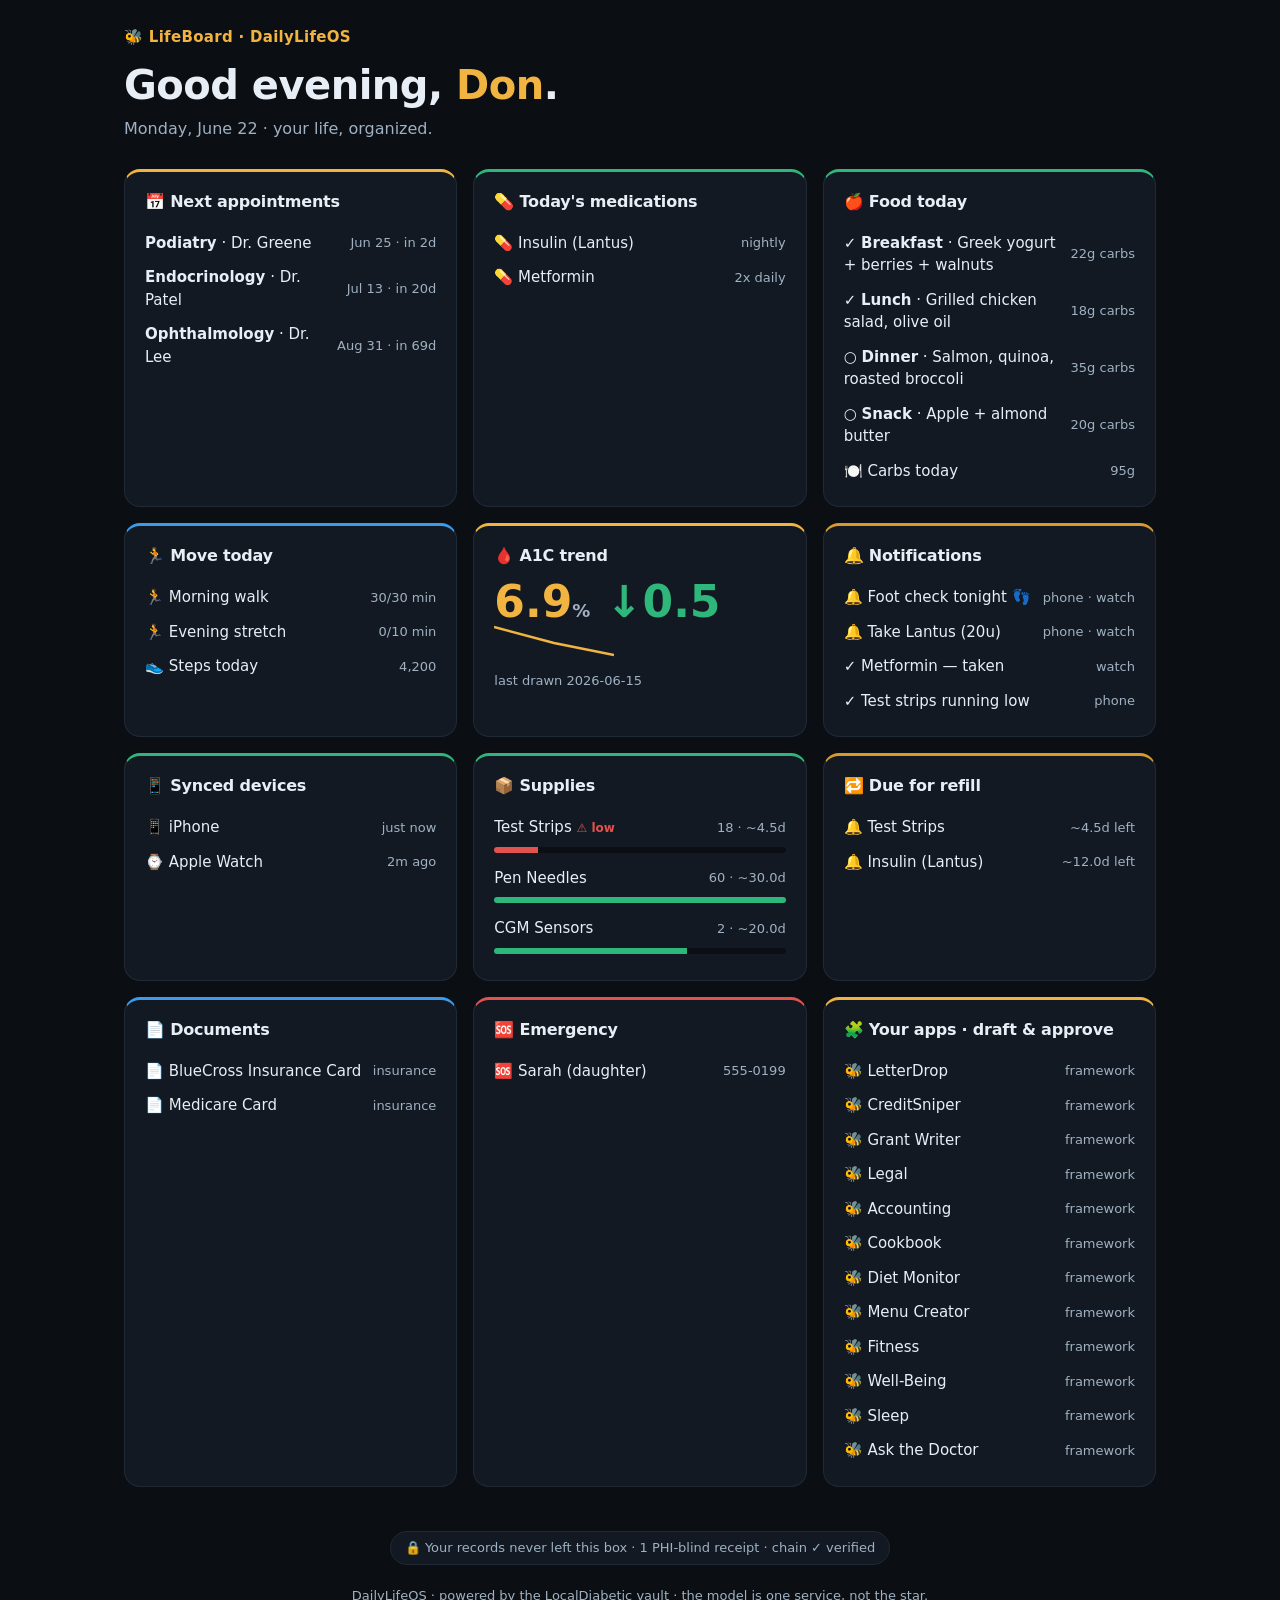
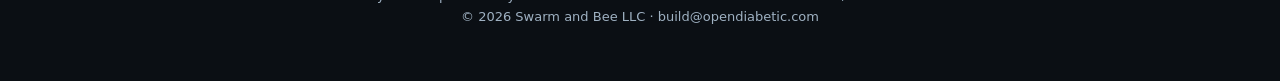
==== commit 5a36a35a: "LifeBoard: add the full daily life — Food today, Move today (fitness), Notifications (to phone+watch" ====
--- a/lifeboard.html
+++ b/lifeboard.html
@@ -29,9 +29,9 @@
 <div class="top">
   <div class="brand">🐝 LifeBoard · DailyLifeOS</div>
   <h1>Good evening, <span>Don</span>.</h1>
-  <p class="date">Sunday, June 21 · your life, organized.</p>
+  <p class="date">Monday, June 22 · your life, organized.</p>
 </div>
-<div class="grid"><div class="card" style="border-top:3px solid #F2B441"><h3>📅 Next appointments</h3><div class="row"><span><b>Podiatry</b> · Dr. Greene</span><span class="when">Jun 24 · in 3d</span></div><div class="row"><span><b>Endocrinology</b> · Dr. Patel</span><span class="when">Jul 12 · in 21d</span></div><div class="row"><span><b>Ophthalmology</b> · Dr. Lee</span><span class="when">Aug 30 · in 70d</span></div></div><div class="card" style="border-top:3px solid #2FB67A"><h3>💊 Today's medications</h3><div class="row"><span>💊 Insulin (Lantus)</span><span class="when">nightly</span></div><div class="row"><span>💊 Metformin</span><span class="when">2x daily</span></div></div><div class="card" style="border-top:3px solid #F2B441"><h3>🩸 A1C trend</h3><div class="big">6.9<small>%</small> <span style="color:#2FB67A">↓0.5</span></div><svg width="120" height="34" viewBox="0 0 120 34"><polyline fill="none" stroke="#F2B441" stroke-width="2.5" points="0,3 60,19 120,31"/></svg><p class="sub">last drawn 2026-06-14</p></div><div class="card" style="border-top:3px solid #2FB67A"><h3>📦 Supplies</h3><div class="row"><span>Test Strips <span class="warn">⚠️ low</span></span><span class="when">18 · ~4.5d</span></div><div class="bar"><i style="width:15%;background:#E2524F"></i></div><div class="row"><span>Pen Needles</span><span class="when">60 · ~30.0d</span></div><div class="bar"><i style="width:100%;background:#2FB67A"></i></div><div class="row"><span>CGM Sensors</span><span class="when">2 · ~20.0d</span></div><div class="bar"><i style="width:66%;background:#2FB67A"></i></div></div><div class="card" style="border-top:3px solid #D99A2B"><h3>🔔 Due for refill</h3><div class="row"><span>🔔 Test Strips</span><span class="when">~4.5d left</span></div><div class="row"><span>🔔 Insulin (Lantus)</span><span class="when">~12.0d left</span></div></div><div class="card" style="border-top:3px solid #3D9BE9"><h3>📄 Documents</h3><div class="row"><span>📄 BlueCross Insurance Card</span><span class="when">insurance</span></div><div class="row"><span>📄 Medicare Card</span><span class="when">insurance</span></div></div><div class="card" style="border-top:3px solid #E2524F"><h3>🆘 Emergency</h3><div class="row"><span>🆘 Sarah (daughter)</span><span class="when">555-0199</span></div></div><div class="card" style="border-top:3px solid #F2B441"><h3>🧩 Your apps · draft &amp; approve</h3><div class="row"><span>🐝 LetterDrop</span><span class="when">framework</span></div><div class="row"><span>🐝 CreditSniper</span><span class="when">framework</span></div><div class="row"><span>🐝 Grant Writer</span><span class="when">framework</span></div><div class="row"><span>🐝 Legal</span><span class="when">framework</span></div><div class="row"><span>🐝 Accounting</span><span class="when">framework</span></div><div class="row"><span>🐝 Cookbook</span><span class="when">framework</span></div><div class="row"><span>🐝 Diet Monitor</span><span class="when">framework</span></div><div class="row"><span>🐝 Menu Creator</span><span class="when">framework</span></div><div class="row"><span>🐝 Fitness</span><span class="when">framework</span></div><div class="row"><span>🐝 Well-Being</span><span class="when">framework</span></div><div class="row"><span>🐝 Sleep</span><span class="when">framework</span></div><div class="row"><span>🐝 Ask the Doctor</span><span class="when">framework</span></div></div></div>
+<div class="grid"><div class="card" style="border-top:3px solid #F2B441"><h3>📅 Next appointments</h3><div class="row"><span><b>Podiatry</b> · Dr. Greene</span><span class="when">Jun 25 · in 2d</span></div><div class="row"><span><b>Endocrinology</b> · Dr. Patel</span><span class="when">Jul 13 · in 20d</span></div><div class="row"><span><b>Ophthalmology</b> · Dr. Lee</span><span class="when">Aug 31 · in 69d</span></div></div><div class="card" style="border-top:3px solid #2FB67A"><h3>💊 Today's medications</h3><div class="row"><span>💊 Insulin (Lantus)</span><span class="when">nightly</span></div><div class="row"><span>💊 Metformin</span><span class="when">2x daily</span></div></div><div class="card" style="border-top:3px solid #2FB67A"><h3>🍎 Food today</h3><div class="row"><span>✓ <b>Breakfast</b> · Greek yogurt + berries + walnuts</span><span class="when">22g carbs</span></div><div class="row"><span>✓ <b>Lunch</b> · Grilled chicken salad, olive oil</span><span class="when">18g carbs</span></div><div class="row"><span>○ <b>Dinner</b> · Salmon, quinoa, roasted broccoli</span><span class="when">35g carbs</span></div><div class="row"><span>○ <b>Snack</b> · Apple + almond butter</span><span class="when">20g carbs</span></div><div class="row"><span>🍽️ Carbs today</span><span class="when">95g</span></div></div><div class="card" style="border-top:3px solid #3D9BE9"><h3>🏃 Move today</h3><div class="row"><span>🏃 Morning walk</span><span class="when">30/30 min</span></div><div class="row"><span>🏃 Evening stretch</span><span class="when">0/10 min</span></div><div class="row"><span>👟 Steps today</span><span class="when">4,200</span></div></div><div class="card" style="border-top:3px solid #F2B441"><h3>🩸 A1C trend</h3><div class="big">6.9<small>%</small> <span style="color:#2FB67A">↓0.5</span></div><svg width="120" height="34" viewBox="0 0 120 34"><polyline fill="none" stroke="#F2B441" stroke-width="2.5" points="0,3 60,19 120,31"/></svg><p class="sub">last drawn 2026-06-15</p></div><div class="card" style="border-top:3px solid #D99A2B"><h3>🔔 Notifications</h3><div class="row"><span>🔔 Foot check tonight 👣</span><span class="when">phone · watch</span></div><div class="row"><span>🔔 Take Lantus (20u)</span><span class="when">phone · watch</span></div><div class="row"><span>✓ Metformin — taken</span><span class="when">watch</span></div><div class="row"><span>✓ Test strips running low</span><span class="when">phone</span></div></div><div class="card" style="border-top:3px solid #2FB67A"><h3>📱 Synced devices</h3><div class="row"><span>📱 iPhone</span><span class="when">just now</span></div><div class="row"><span>⌚ Apple Watch</span><span class="when">2m ago</span></div></div><div class="card" style="border-top:3px solid #2FB67A"><h3>📦 Supplies</h3><div class="row"><span>Test Strips <span class="warn">⚠️ low</span></span><span class="when">18 · ~4.5d</span></div><div class="bar"><i style="width:15%;background:#E2524F"></i></div><div class="row"><span>Pen Needles</span><span class="when">60 · ~30.0d</span></div><div class="bar"><i style="width:100%;background:#2FB67A"></i></div><div class="row"><span>CGM Sensors</span><span class="when">2 · ~20.0d</span></div><div class="bar"><i style="width:66%;background:#2FB67A"></i></div></div><div class="card" style="border-top:3px solid #D99A2B"><h3>🔁 Due for refill</h3><div class="row"><span>🔔 Test Strips</span><span class="when">~4.5d left</span></div><div class="row"><span>🔔 Insulin (Lantus)</span><span class="when">~12.0d left</span></div></div><div class="card" style="border-top:3px solid #3D9BE9"><h3>📄 Documents</h3><div class="row"><span>📄 BlueCross Insurance Card</span><span class="when">insurance</span></div><div class="row"><span>📄 Medicare Card</span><span class="when">insurance</span></div></div><div class="card" style="border-top:3px solid #E2524F"><h3>🆘 Emergency</h3><div class="row"><span>🆘 Sarah (daughter)</span><span class="when">555-0199</span></div></div><div class="card" style="border-top:3px solid #F2B441"><h3>🧩 Your apps · draft &amp; approve</h3><div class="row"><span>🐝 LetterDrop</span><span class="when">framework</span></div><div class="row"><span>🐝 CreditSniper</span><span class="when">framework</span></div><div class="row"><span>🐝 Grant Writer</span><span class="when">framework</span></div><div class="row"><span>🐝 Legal</span><span class="when">framework</span></div><div class="row"><span>🐝 Accounting</span><span class="when">framework</span></div><div class="row"><span>🐝 Cookbook</span><span class="when">framework</span></div><div class="row"><span>🐝 Diet Monitor</span><span class="when">framework</span></div><div class="row"><span>🐝 Menu Creator</span><span class="when">framework</span></div><div class="row"><span>🐝 Fitness</span><span class="when">framework</span></div><div class="row"><span>🐝 Well-Being</span><span class="when">framework</span></div><div class="row"><span>🐝 Sleep</span><span class="when">framework</span></div><div class="row"><span>🐝 Ask the Doctor</span><span class="when">framework</span></div></div></div>
 <div class="foot">
   <div class="lock">🔒 Your records never left this box · 1 PHI-blind receipt · chain ✓ verified</div>
   <p>DailyLifeOS · powered by the LocalDiabetic vault · the model is one service, not the star.<br>
